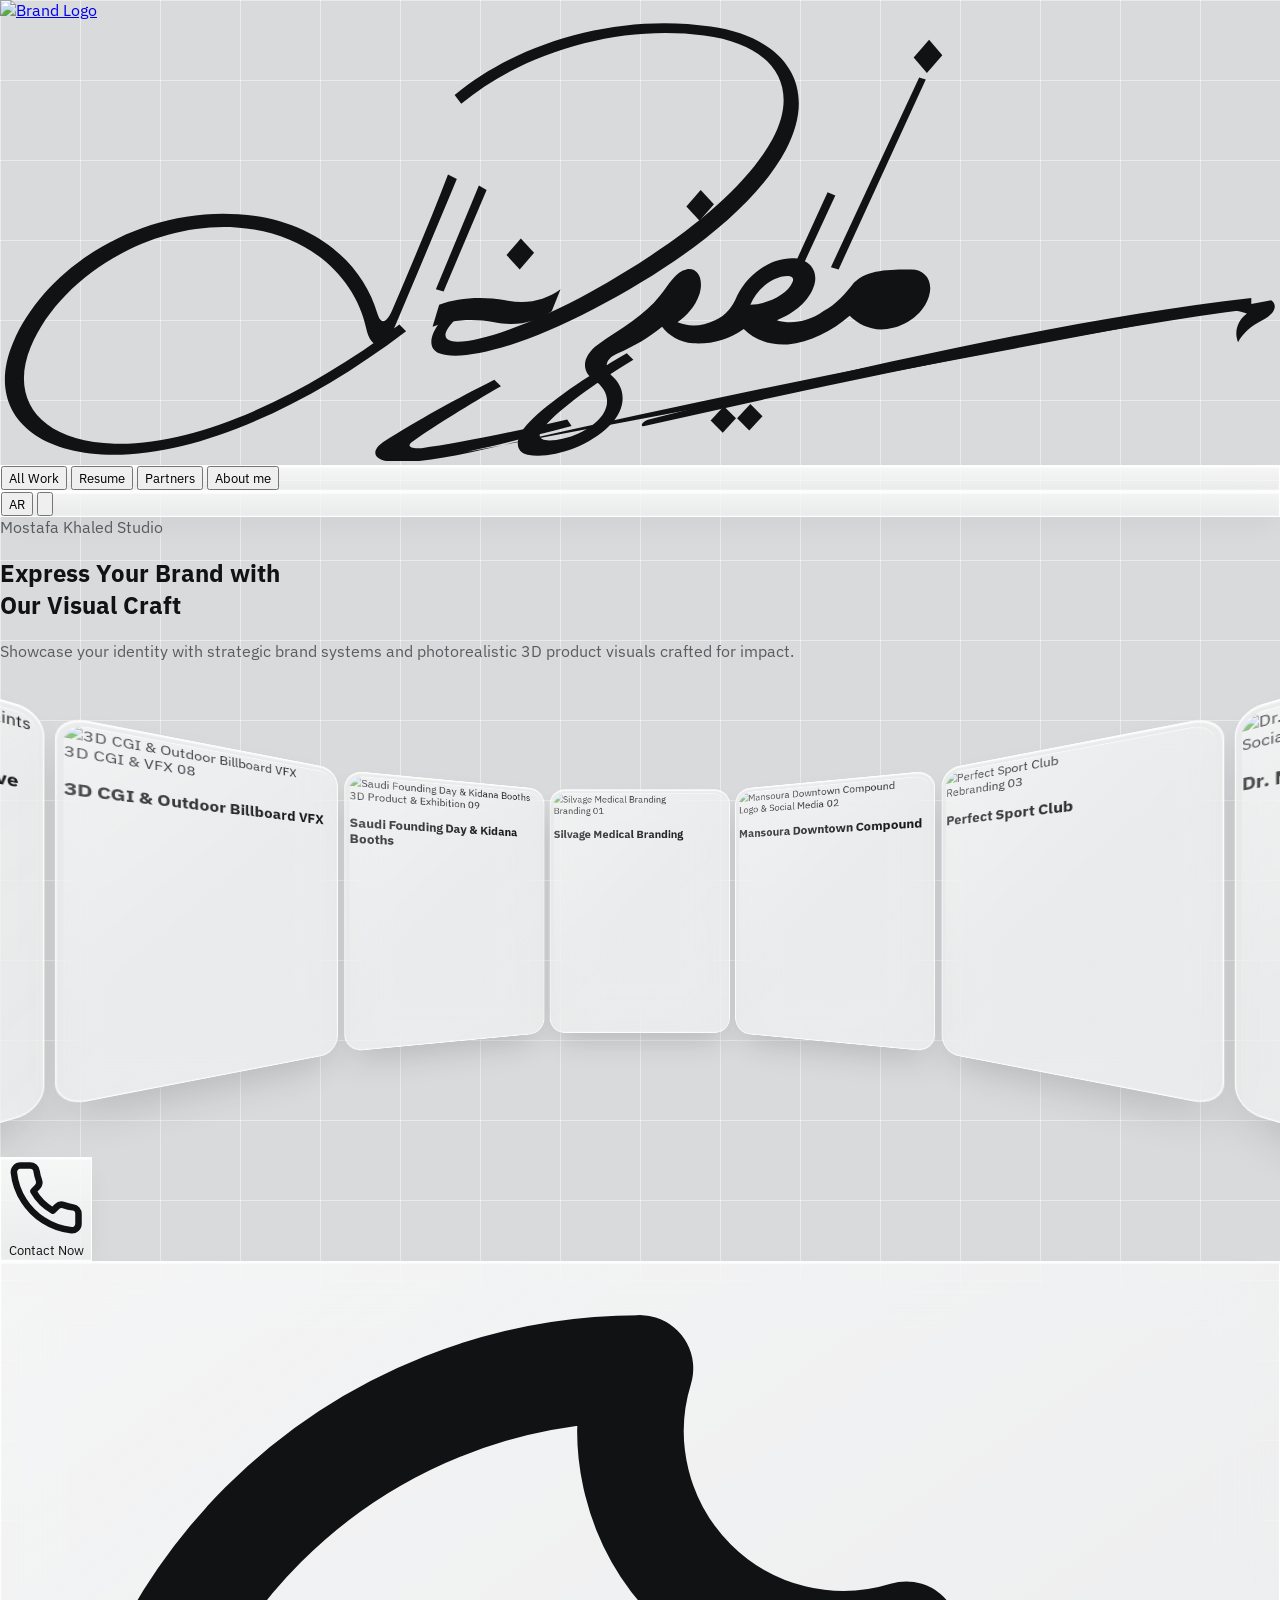
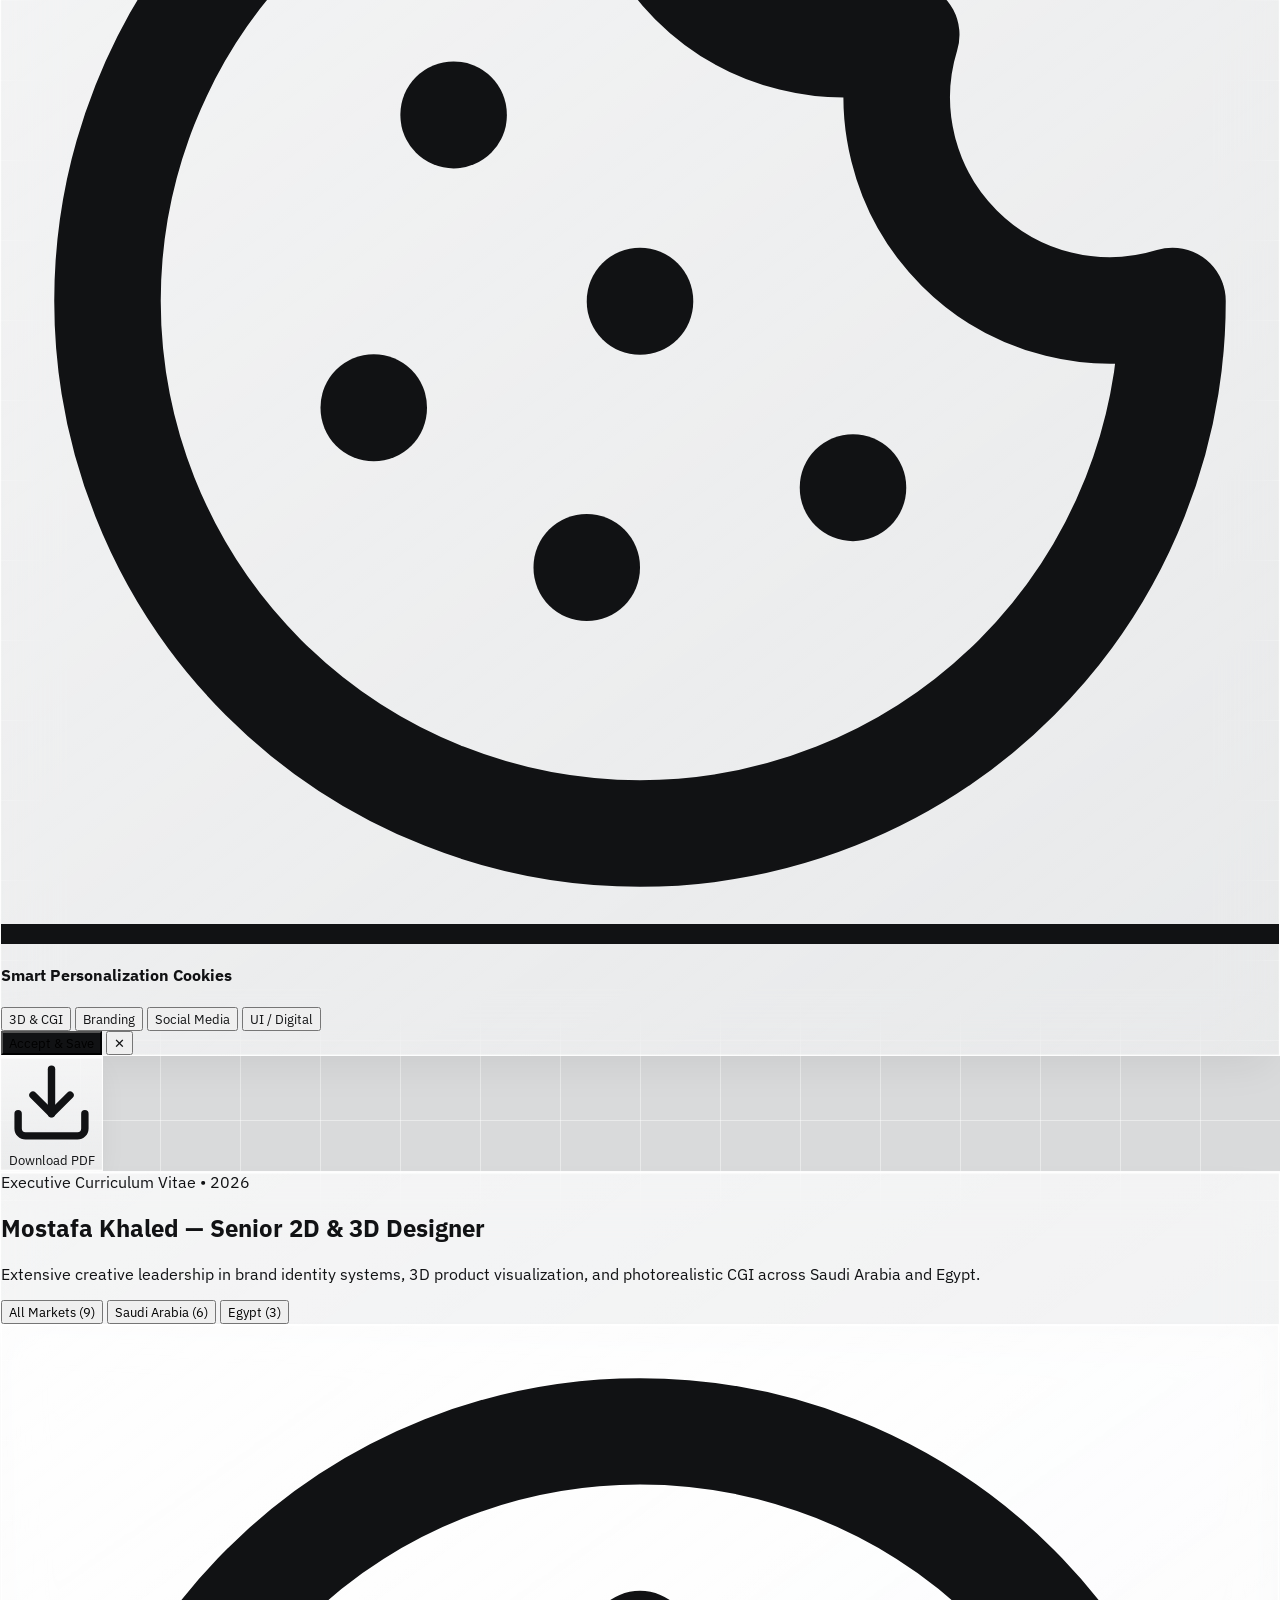
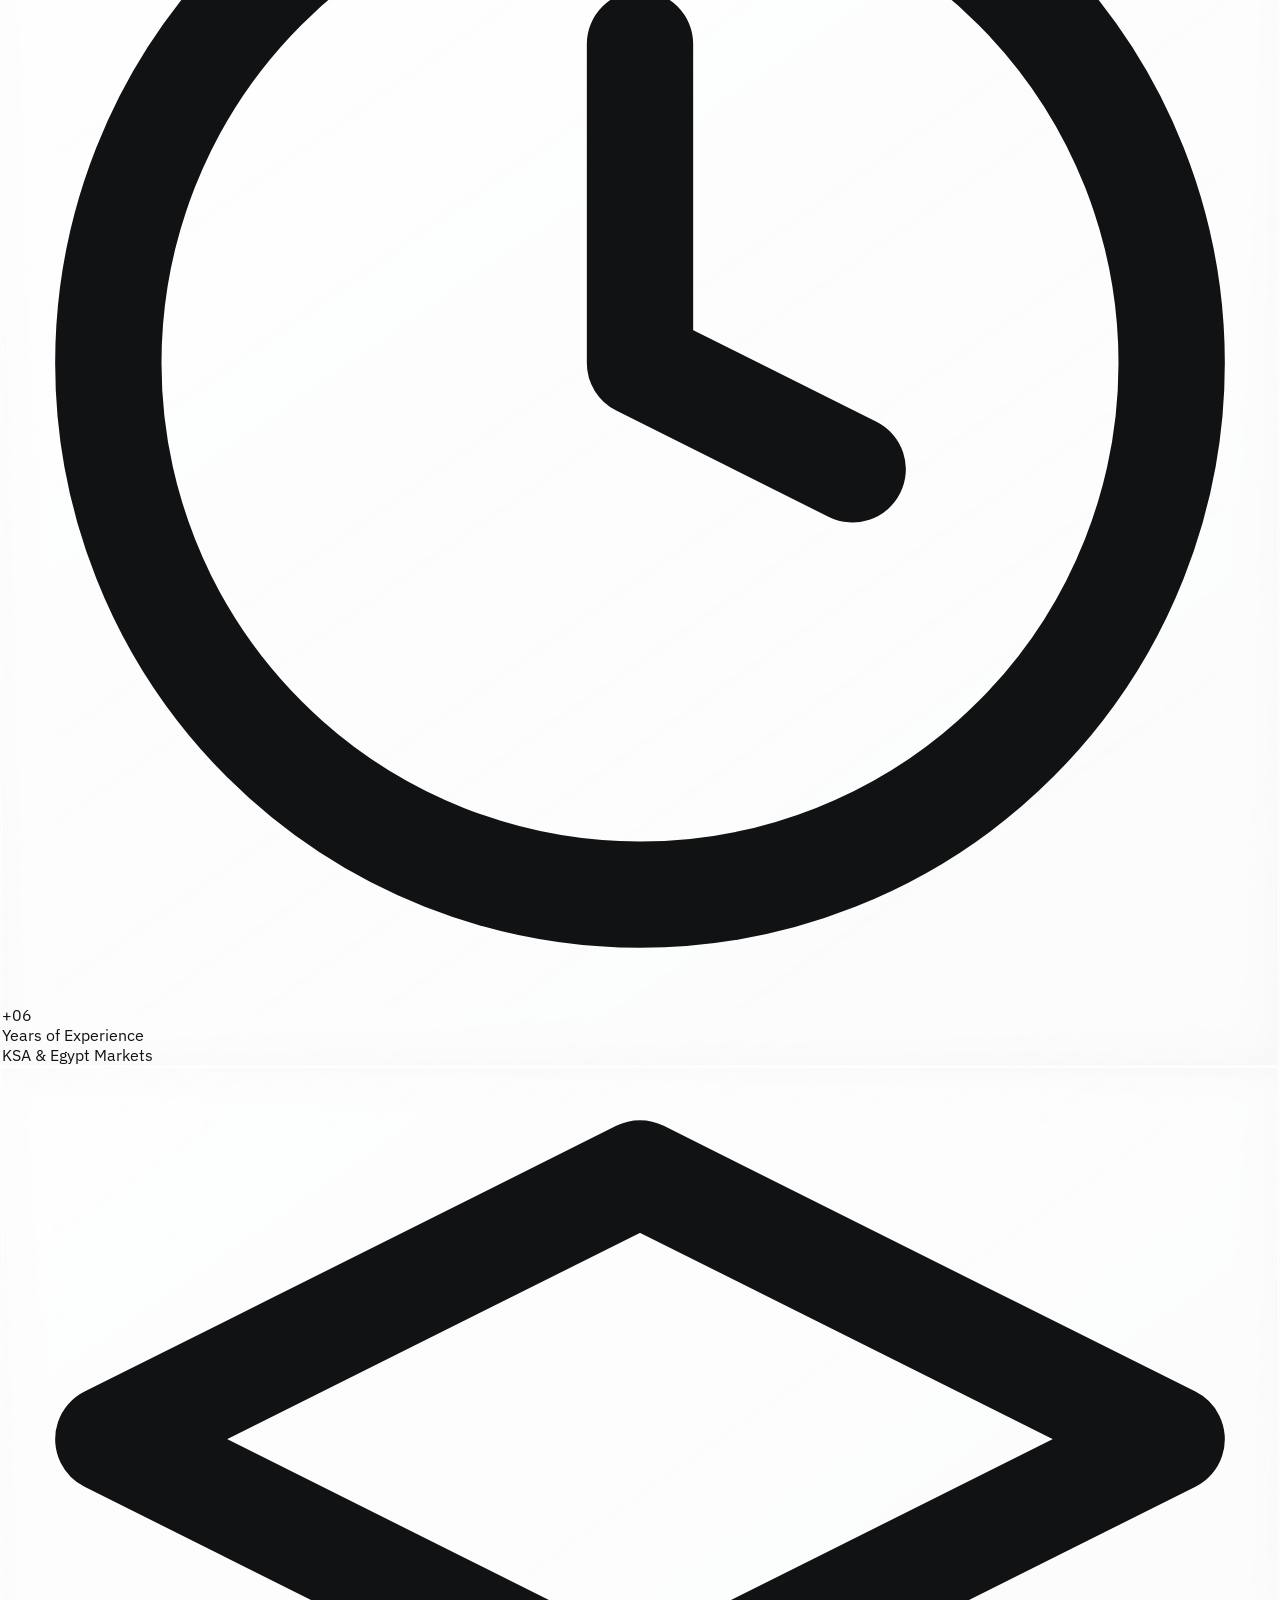
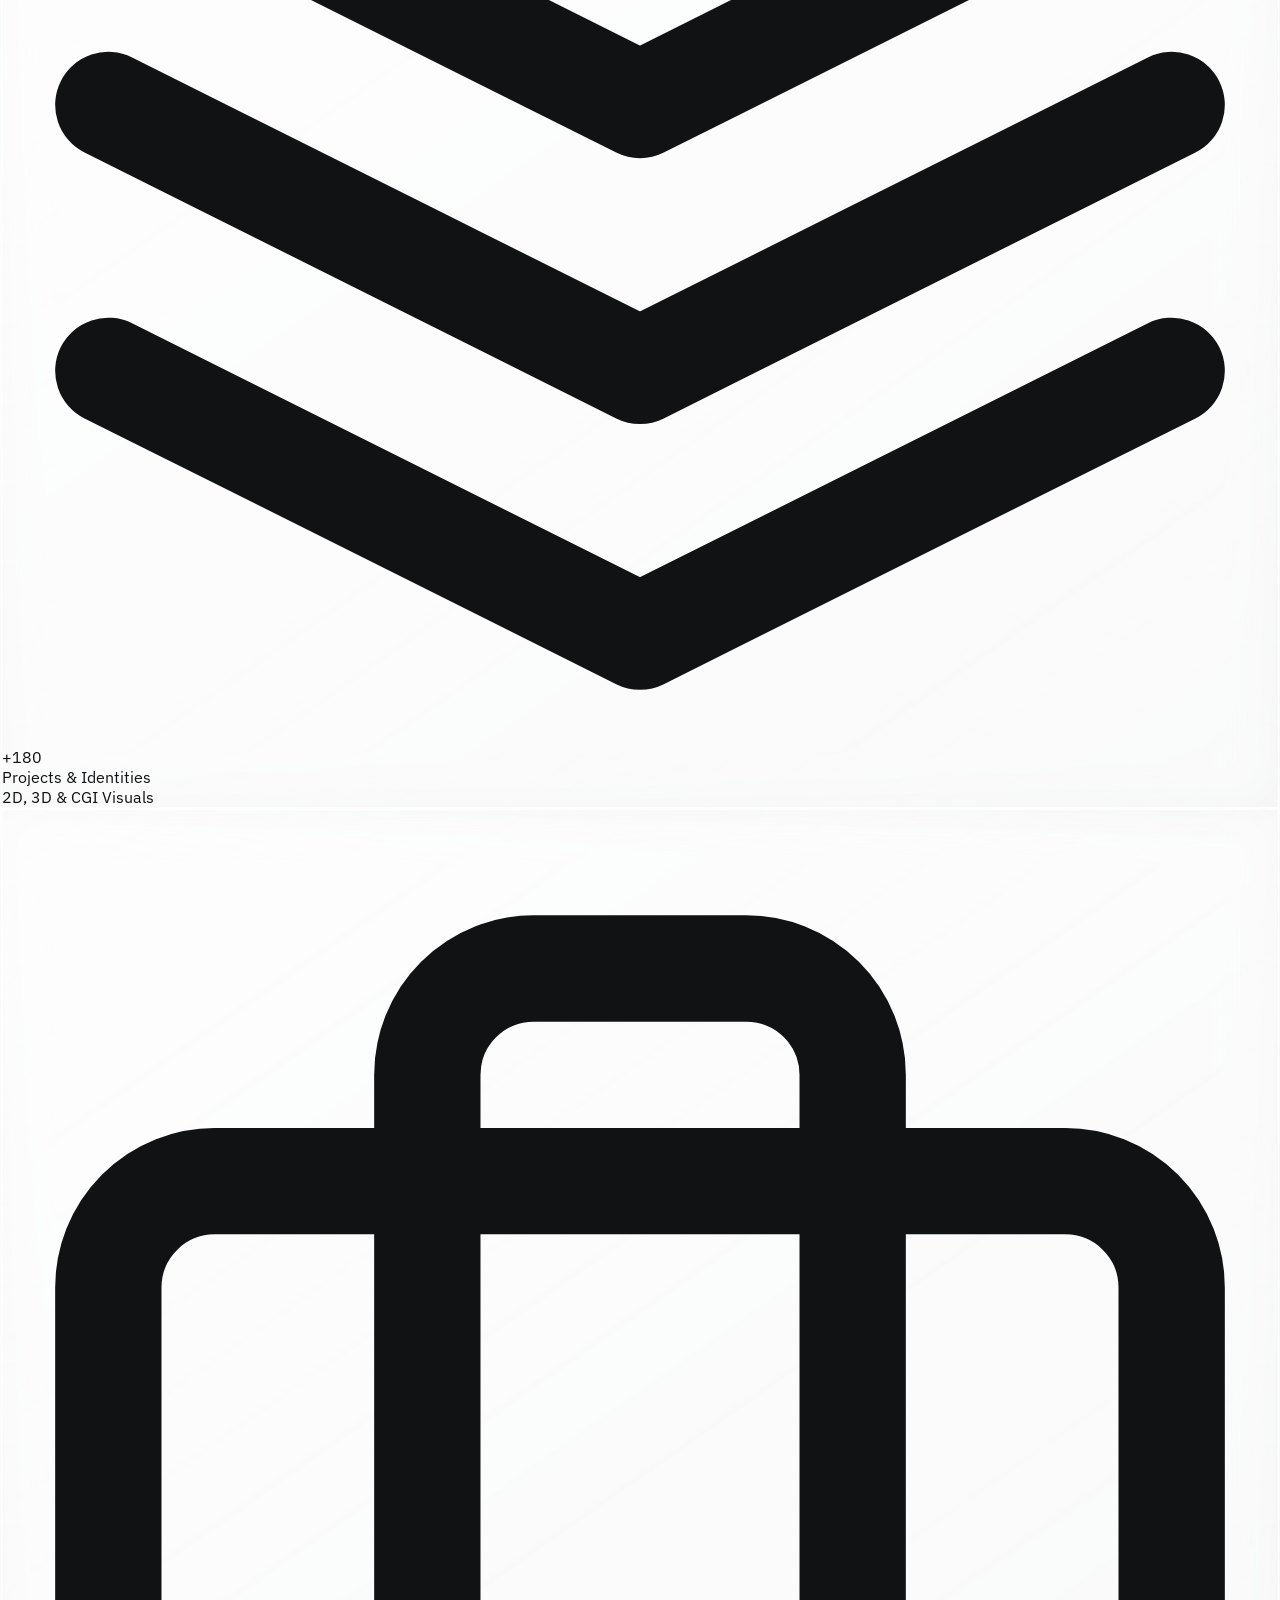
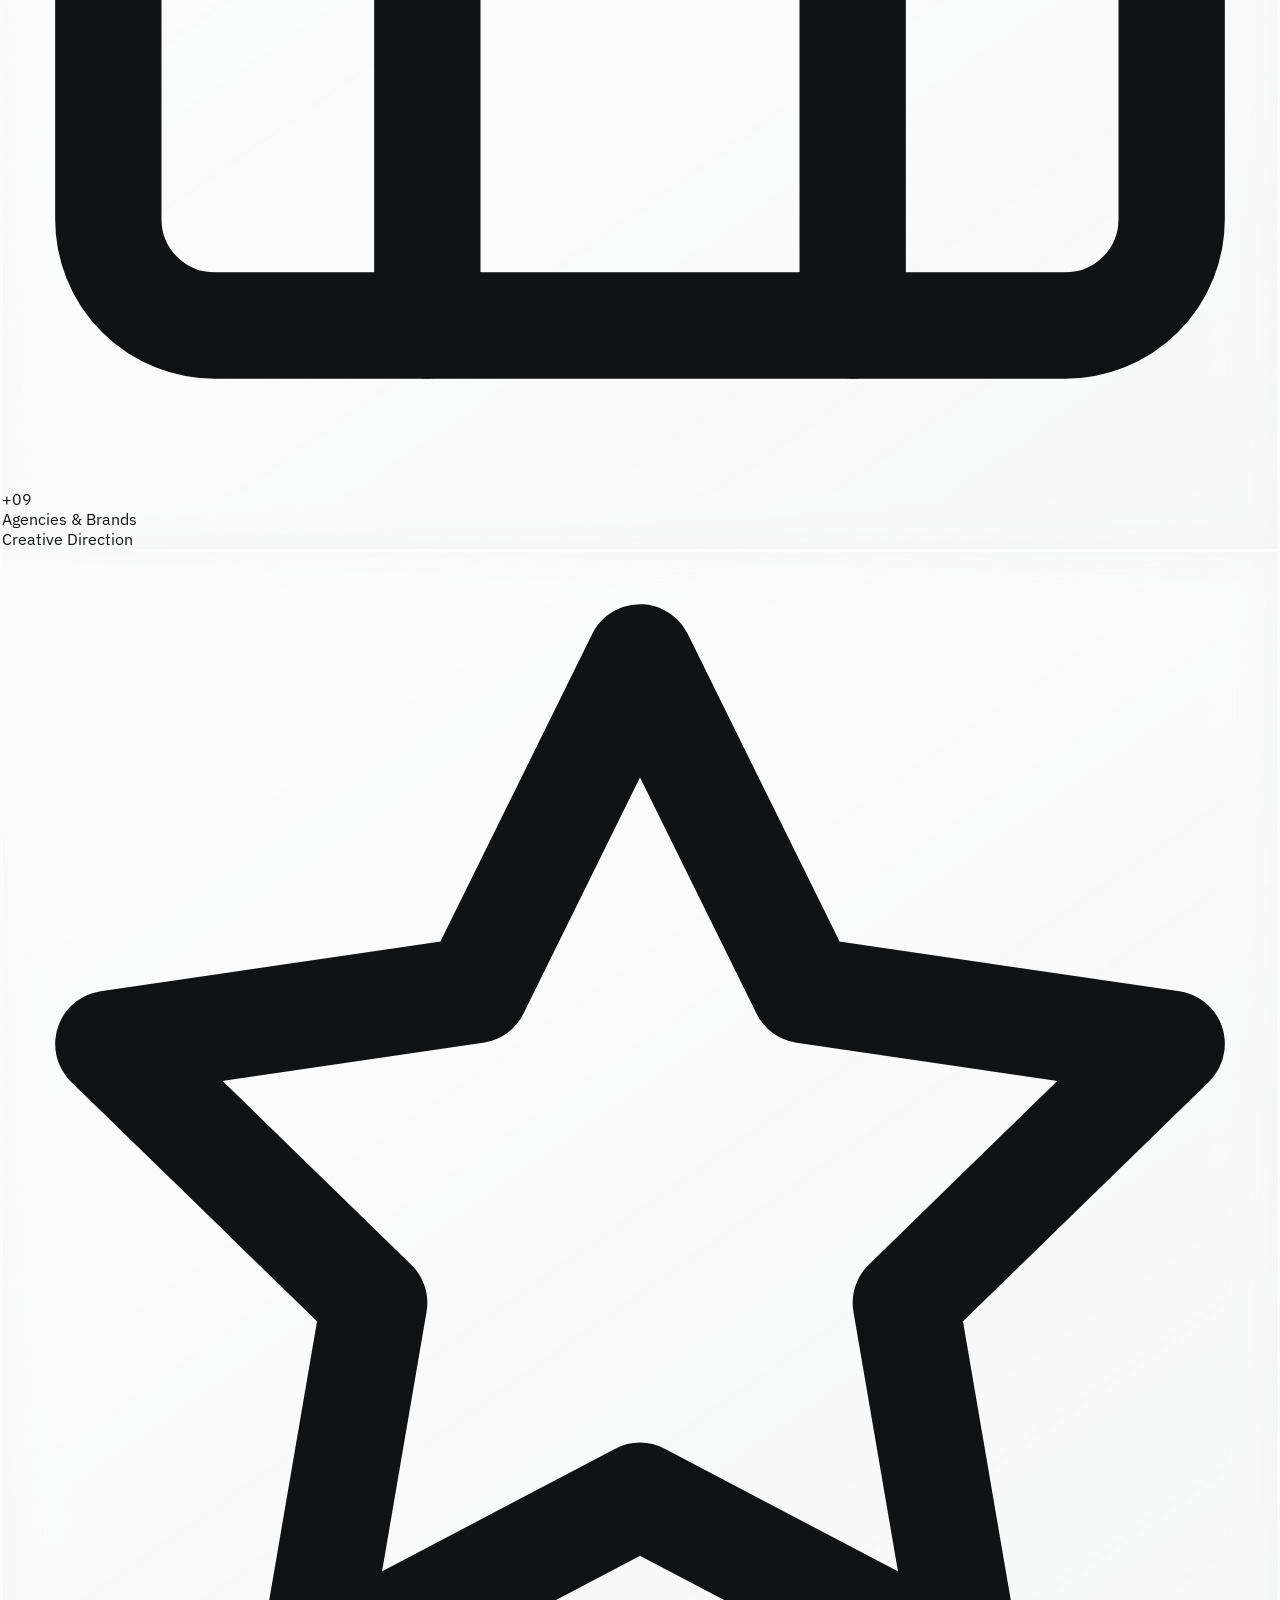
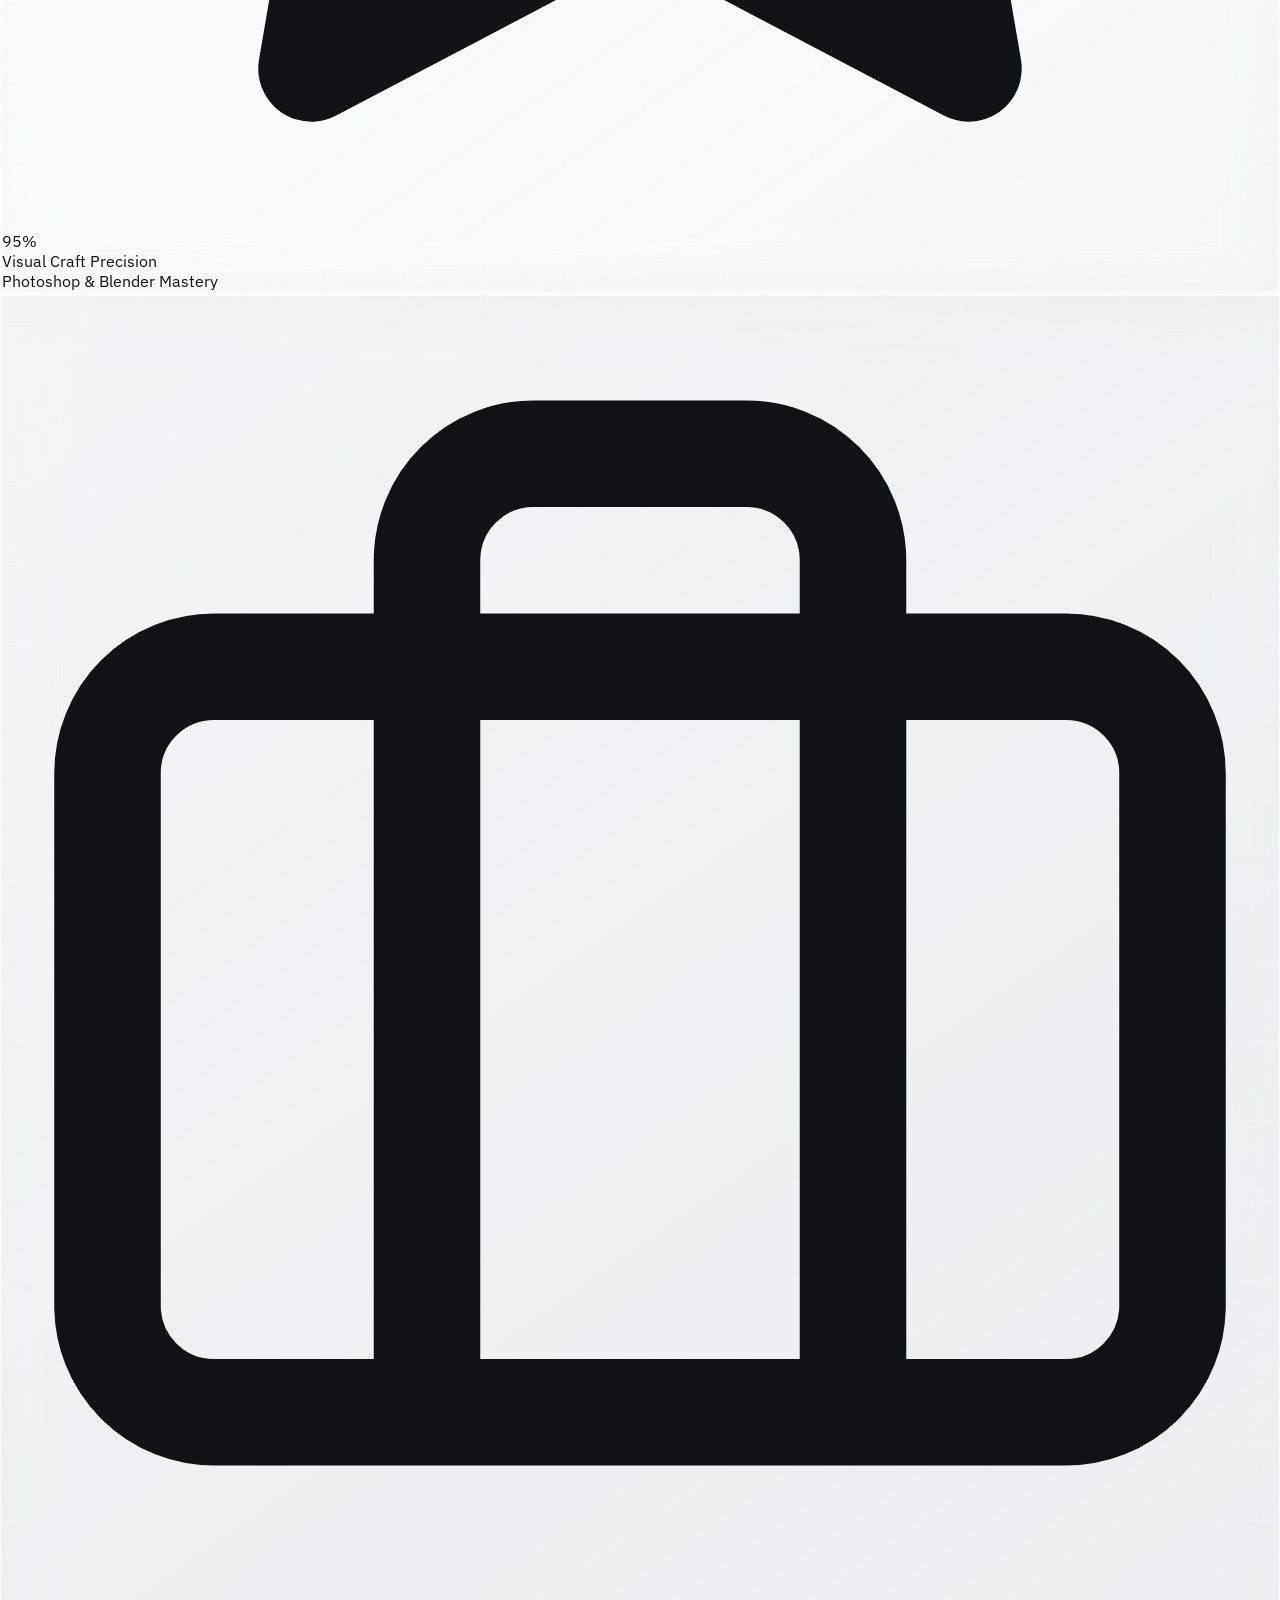
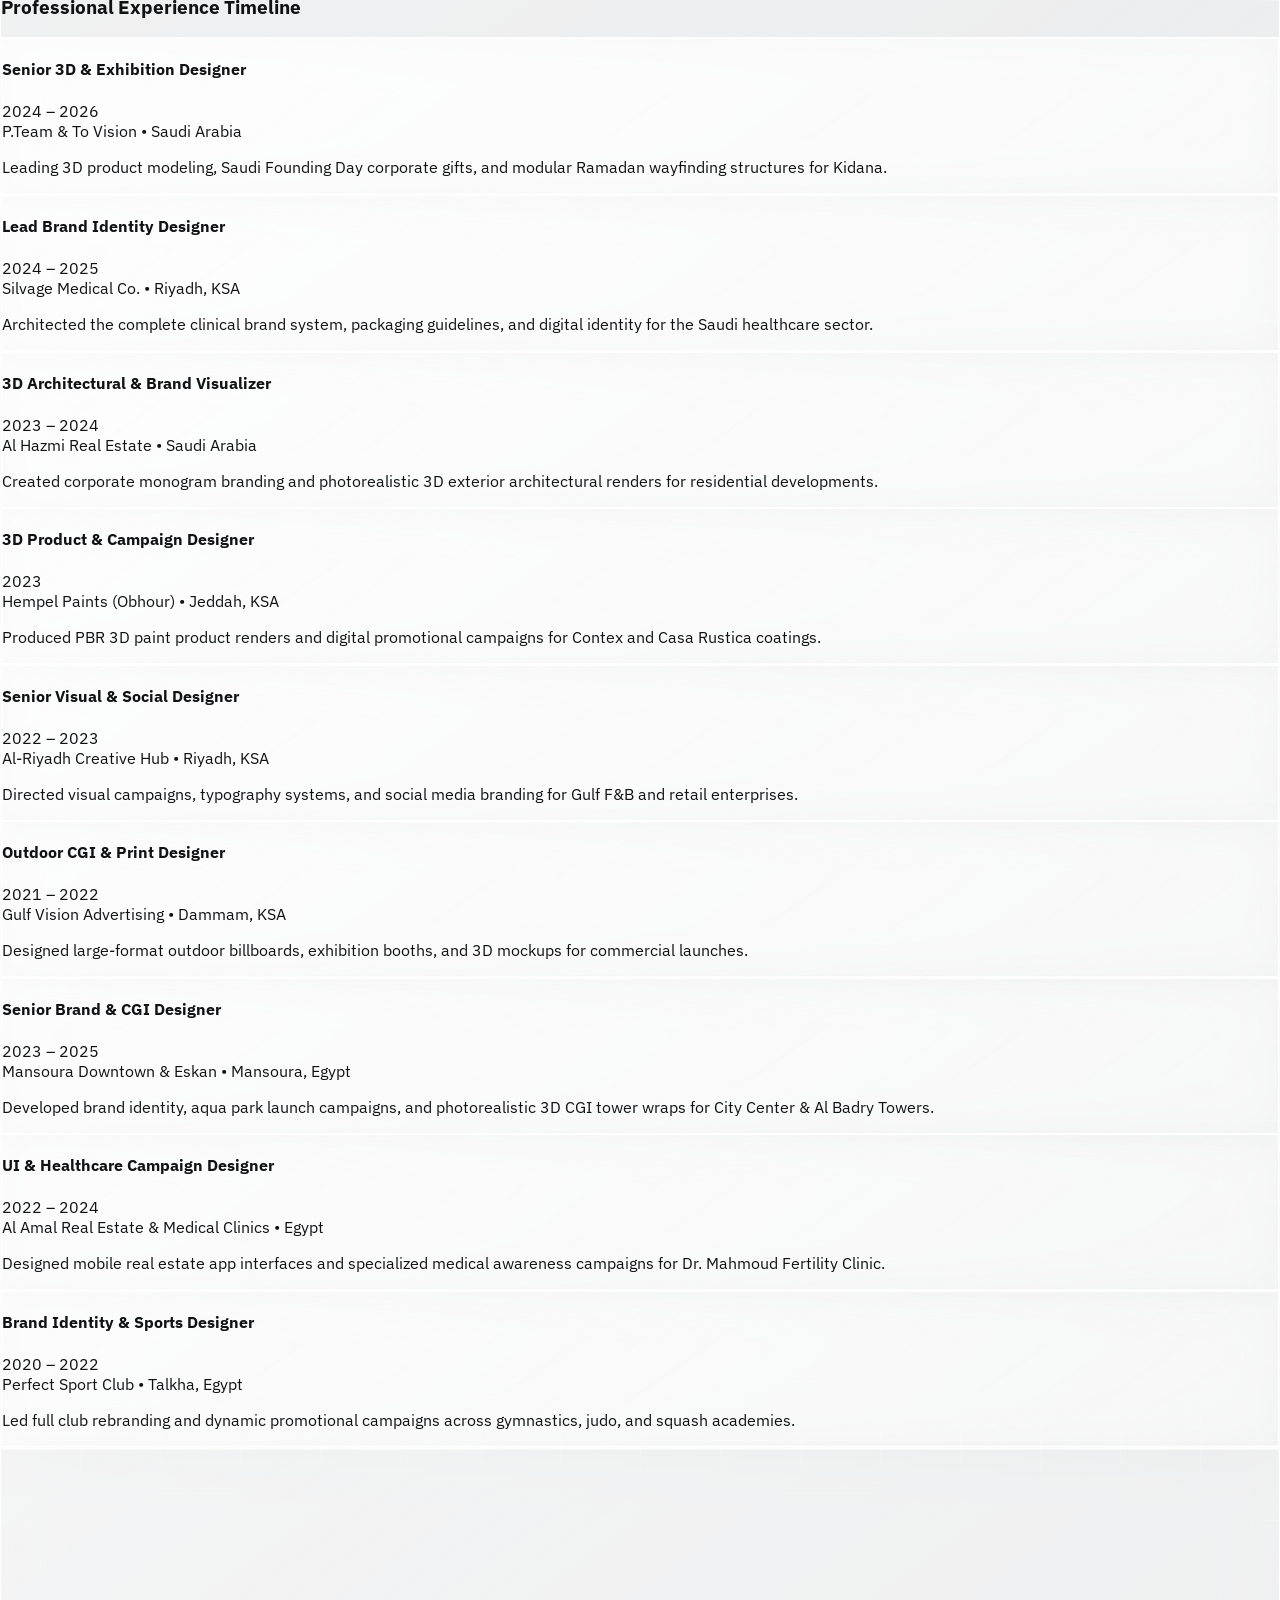
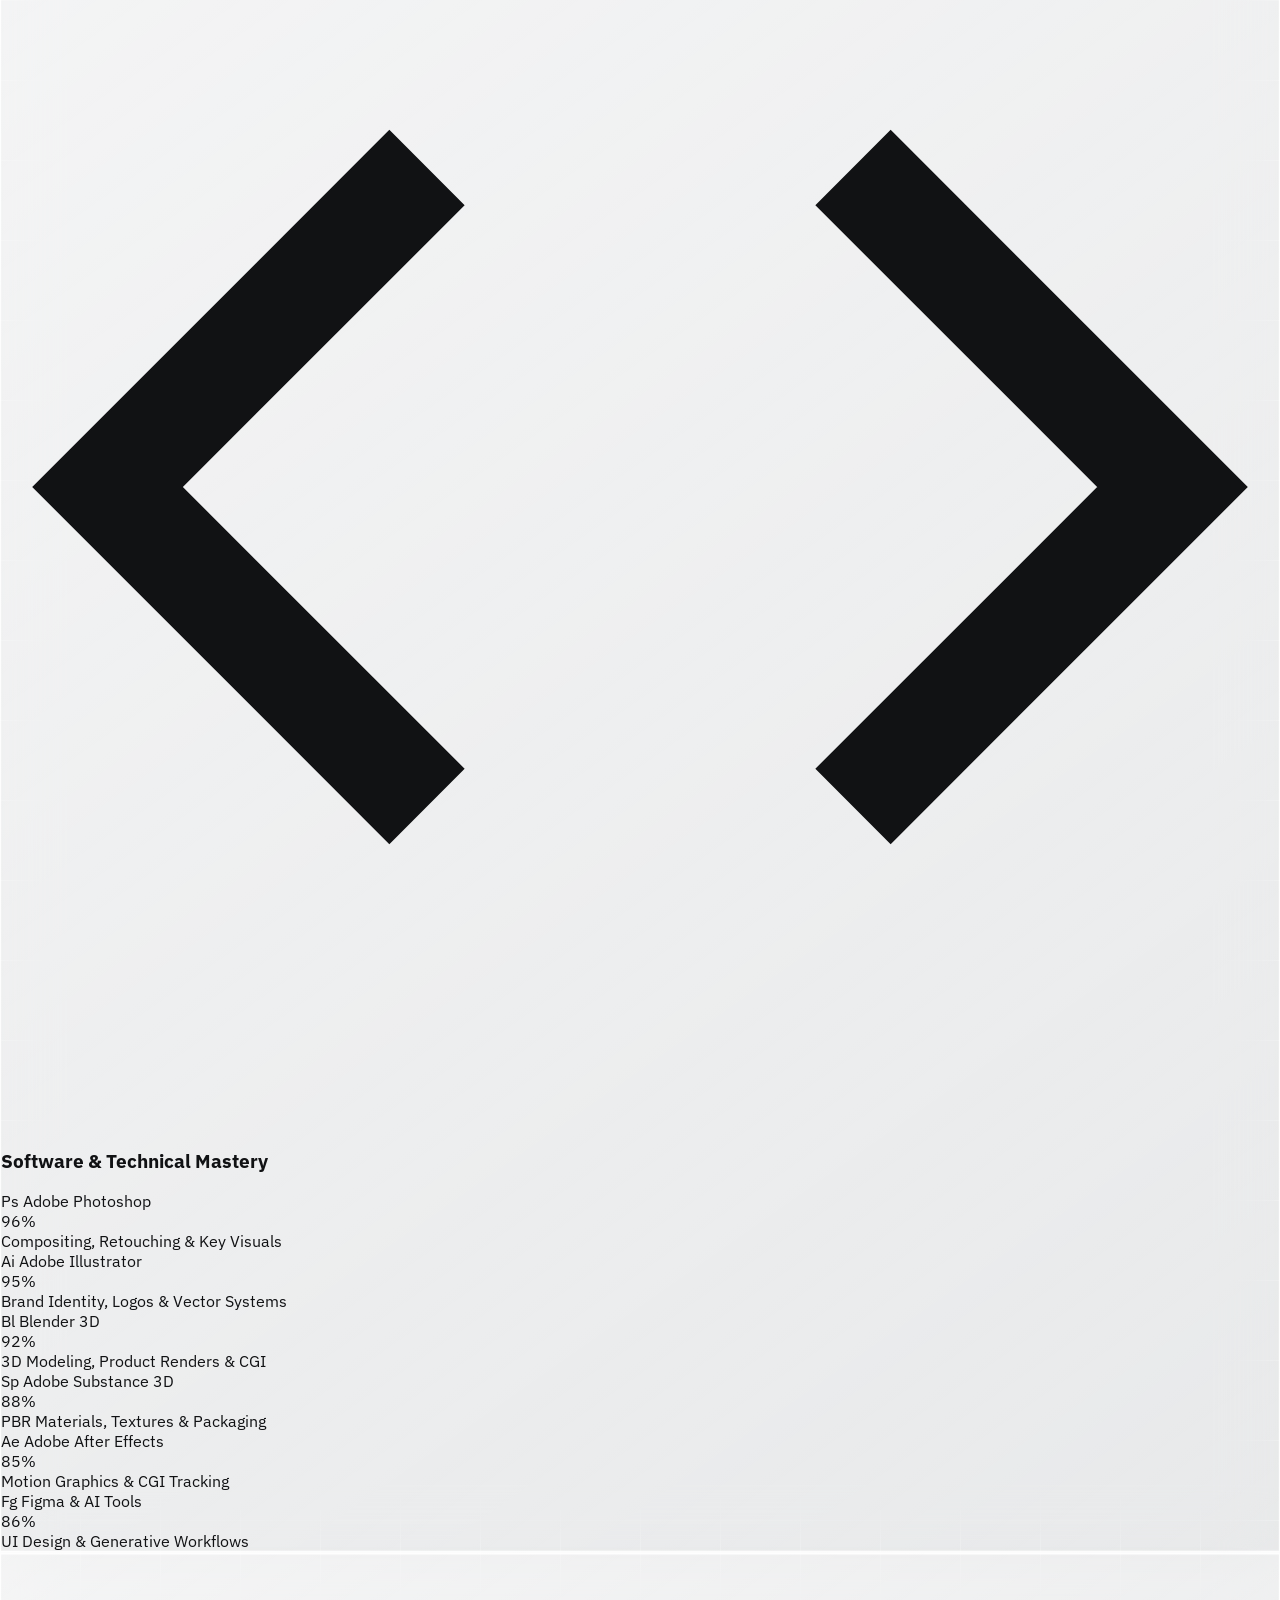
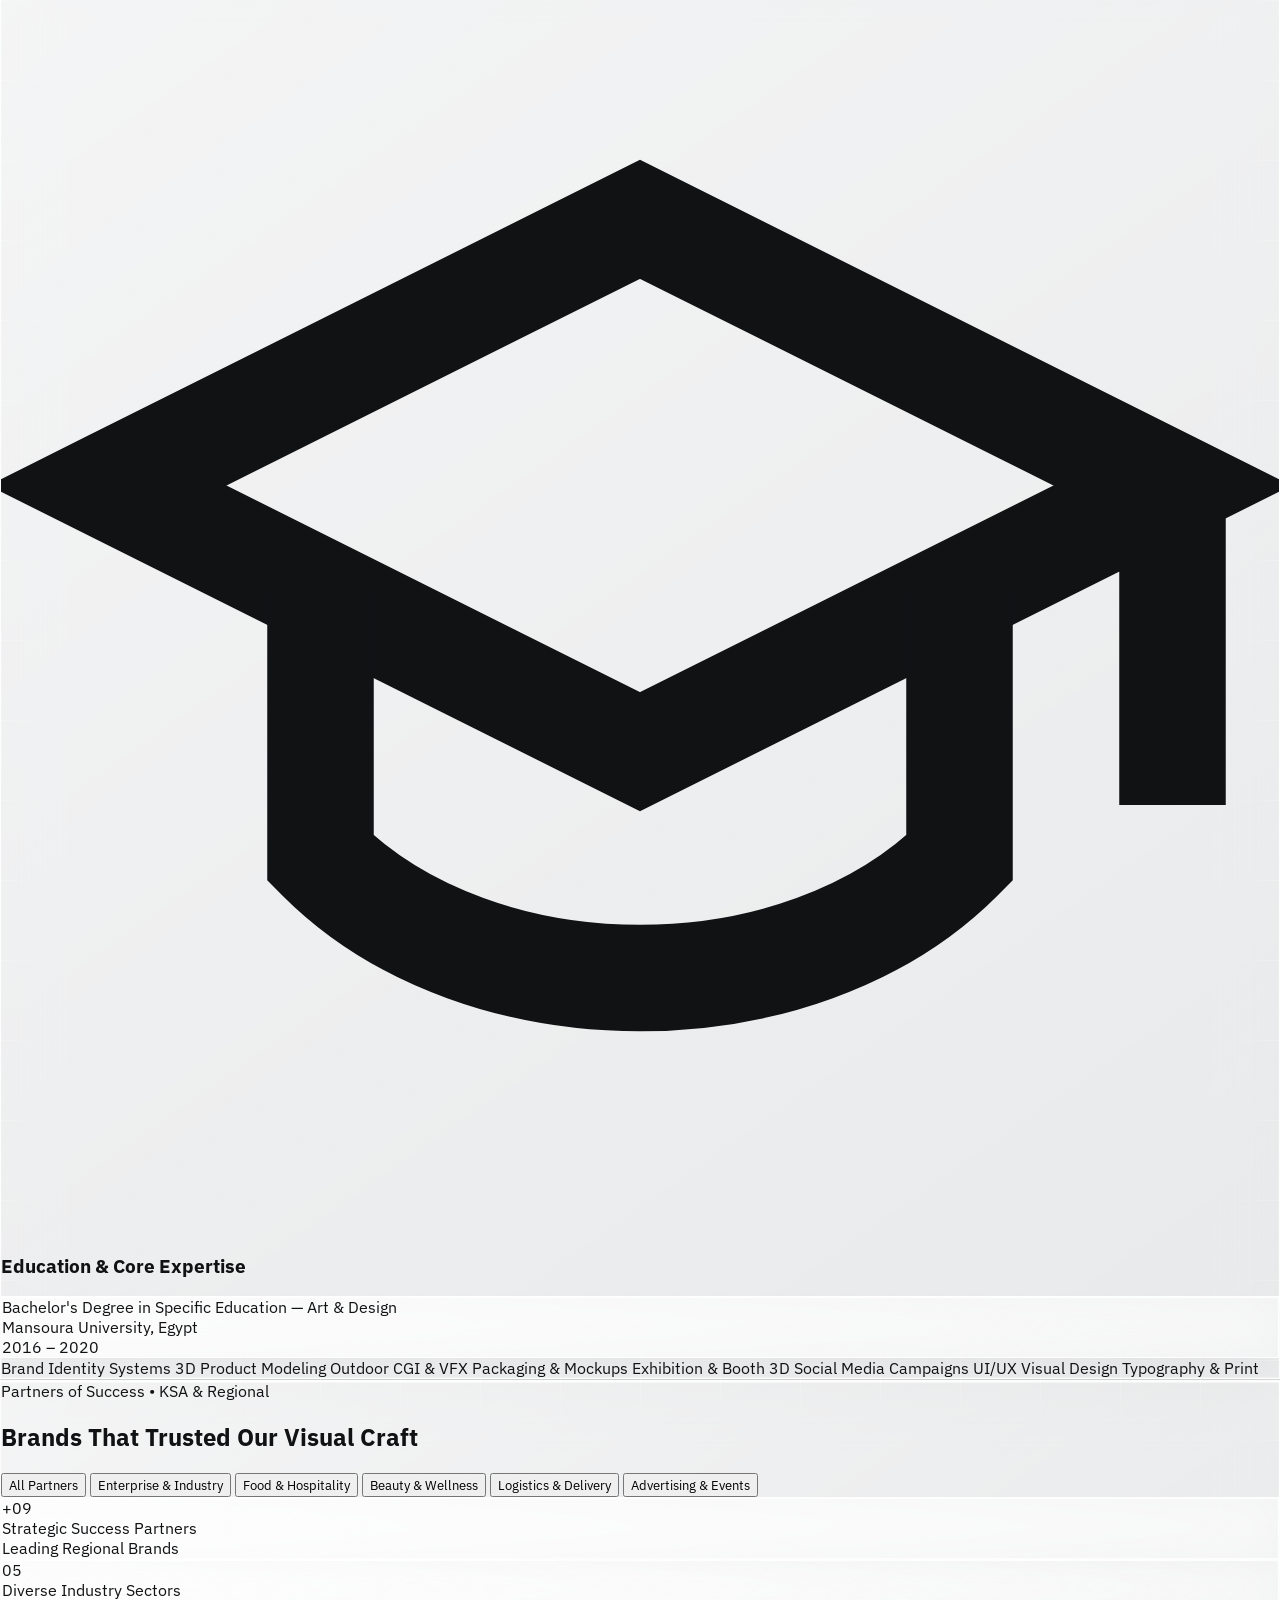
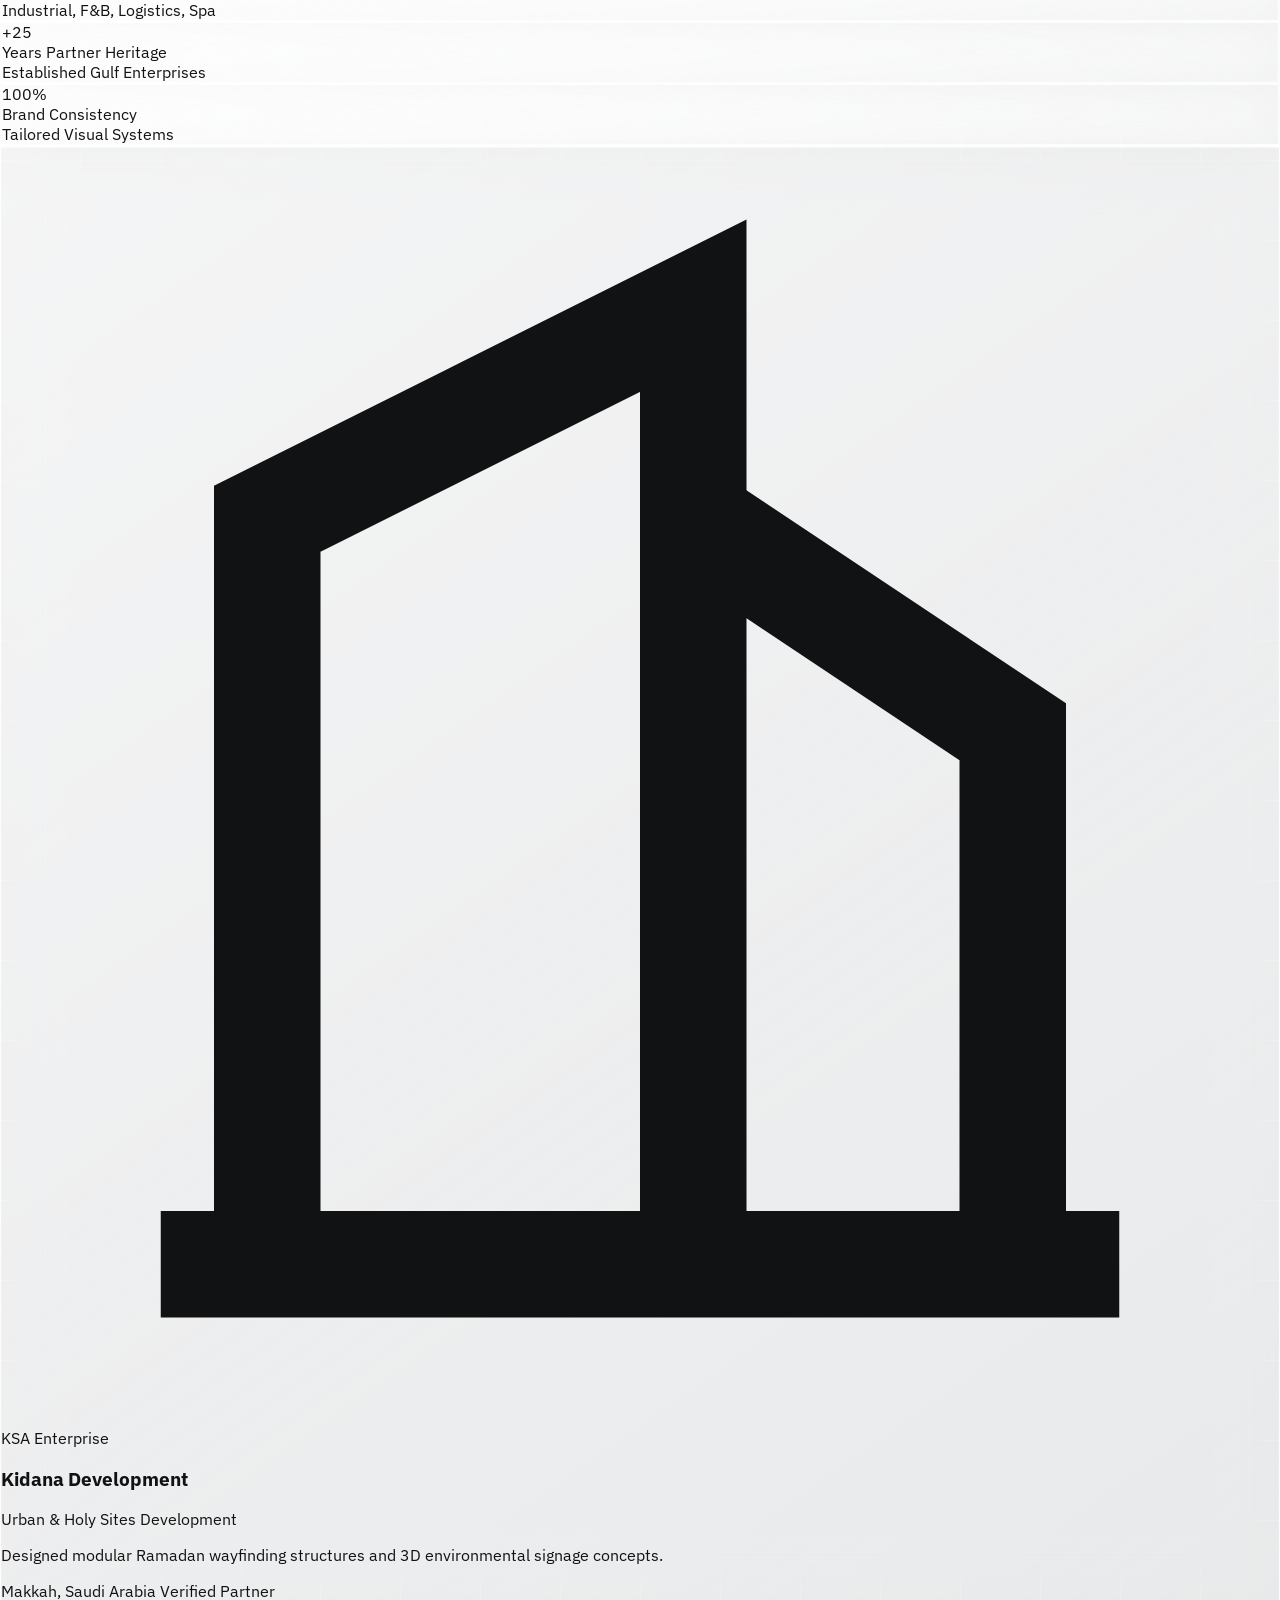
==== index.html @ 702a297a "Serve portfolio from site root Co-authored-by: Copilot <223556219+Copilot@users.noreply.github.com>" ====
<!doctype html>
<html lang="en">
  <head>
    <meta charset="utf-8" />
    <meta http-equiv="refresh" content="0; url=./Portfolio.html" />
    <meta name="viewport" content="width=device-width, initial-scale=1.0" />
    <title>Mostafa Khaled — Portfolio</title>
  </head>
  <body>
    <p>Opening the portfolio… <a href="./Portfolio.html">Continue</a></p>
  </body>
</html>
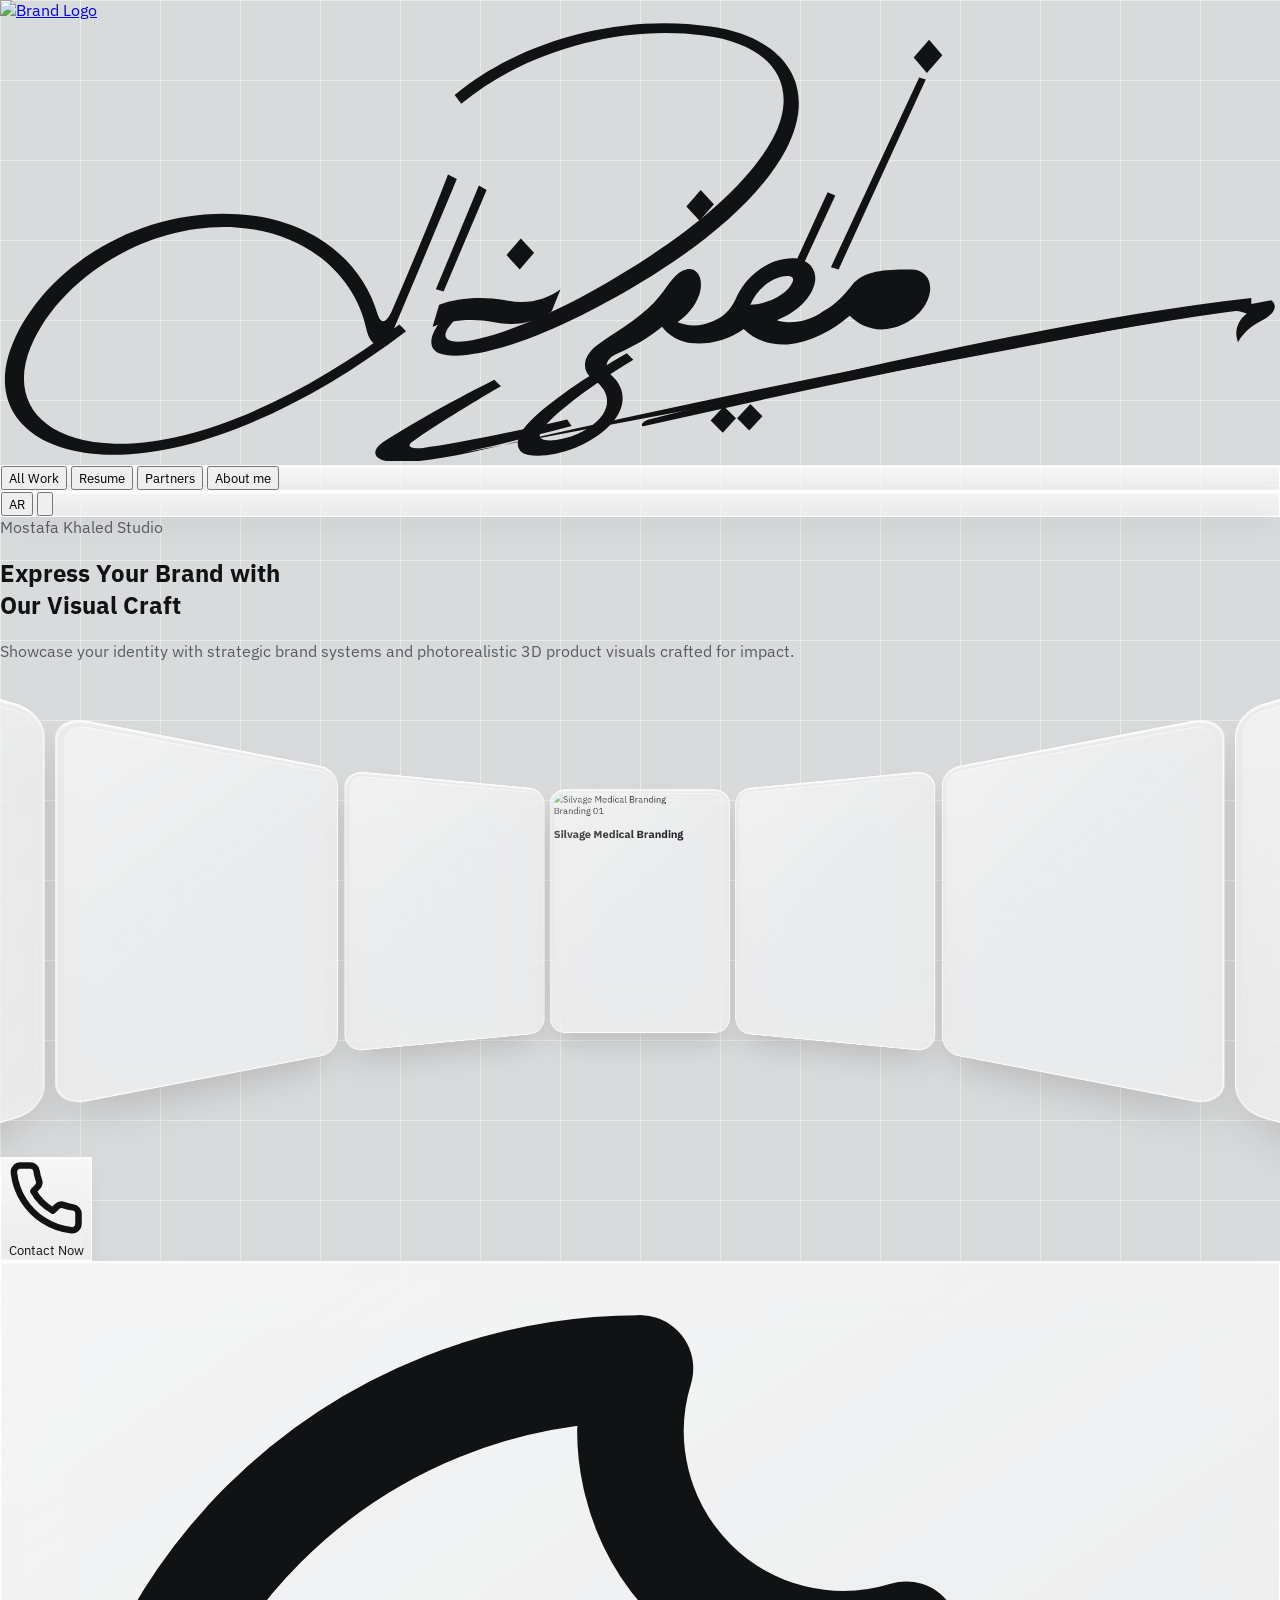
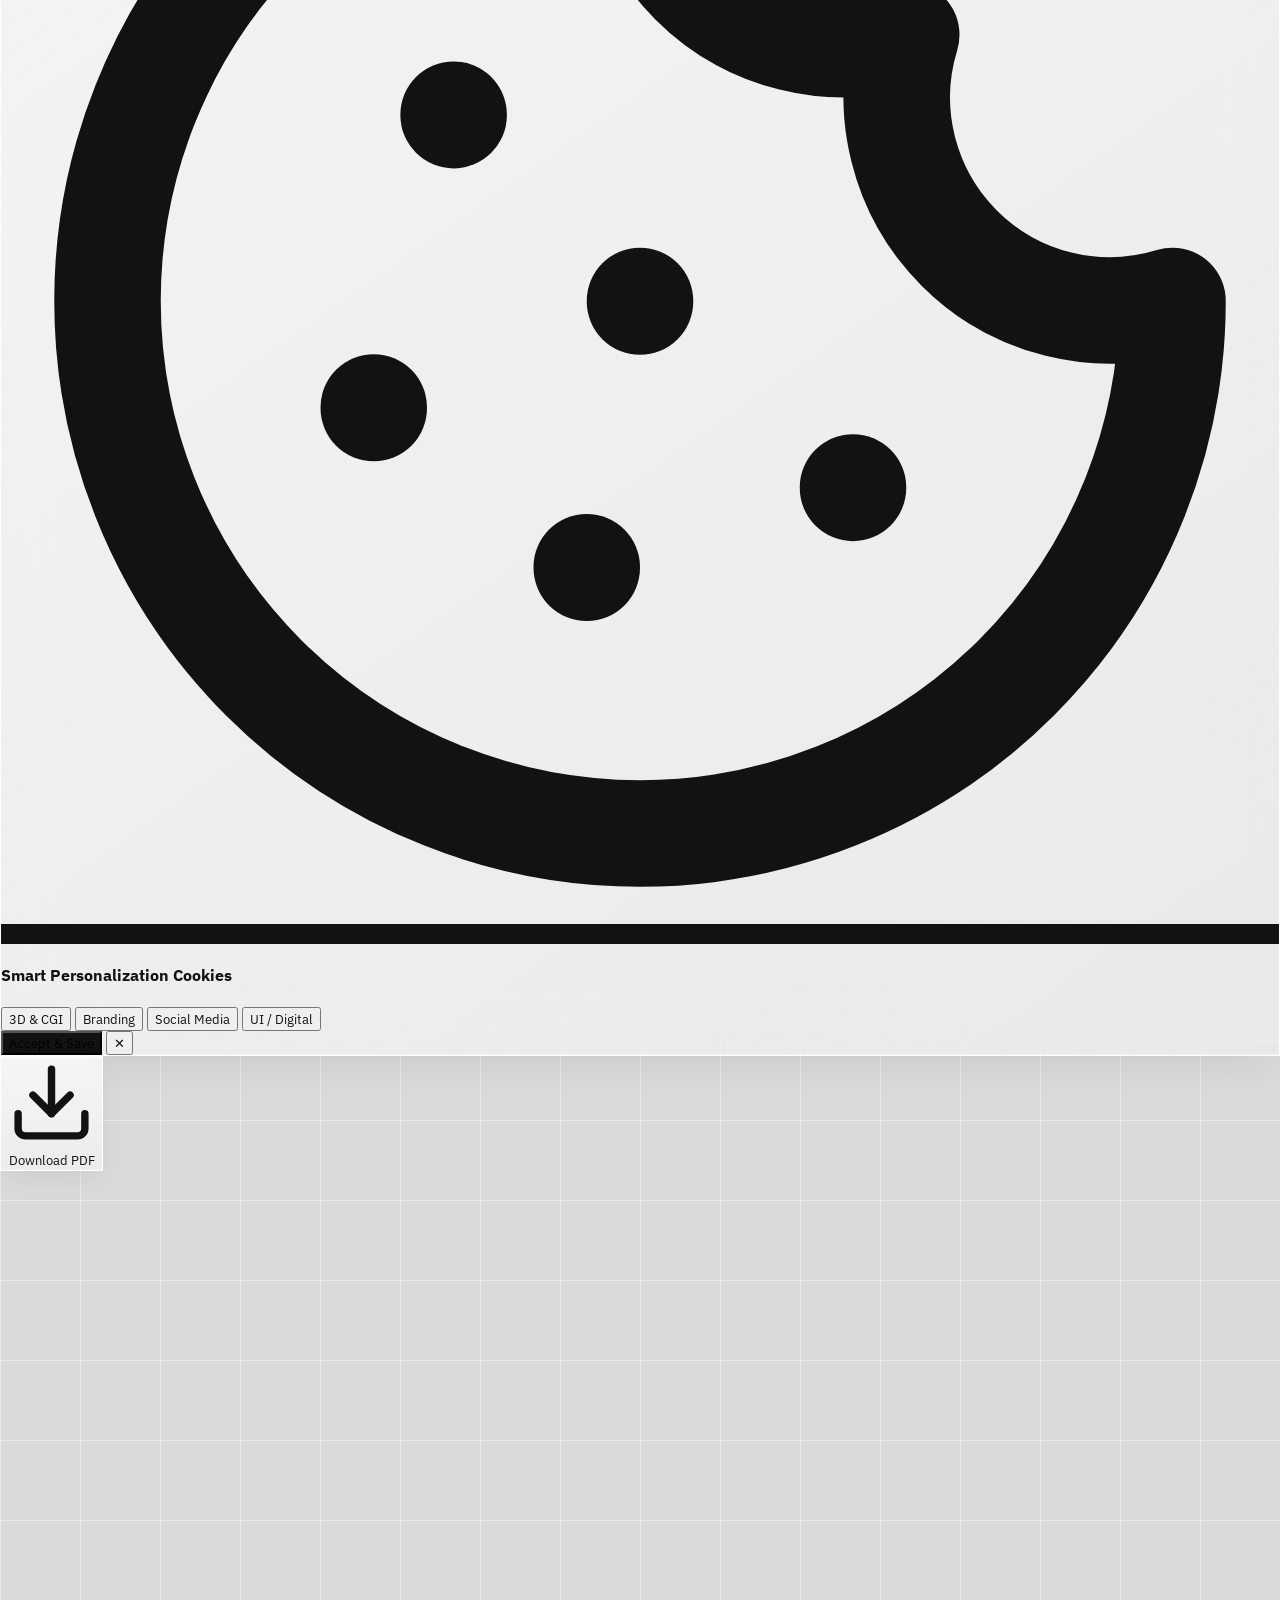
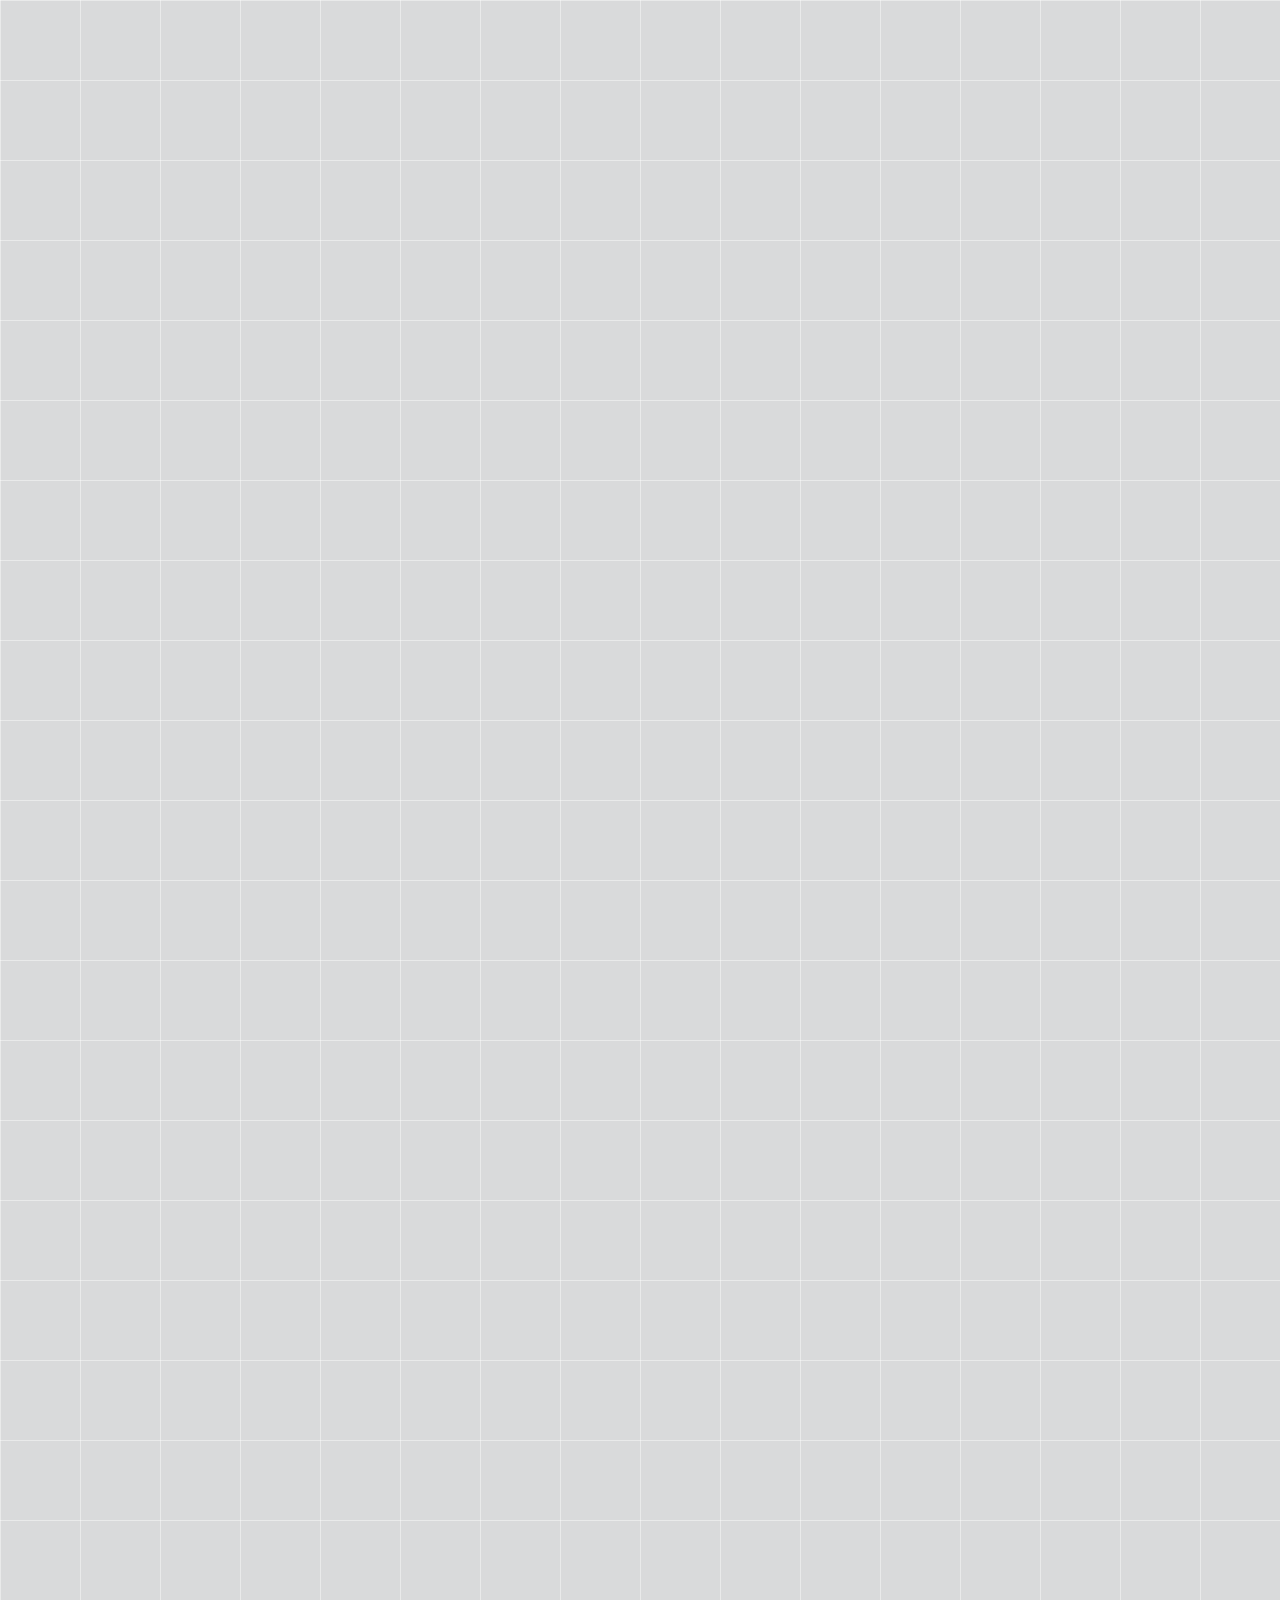
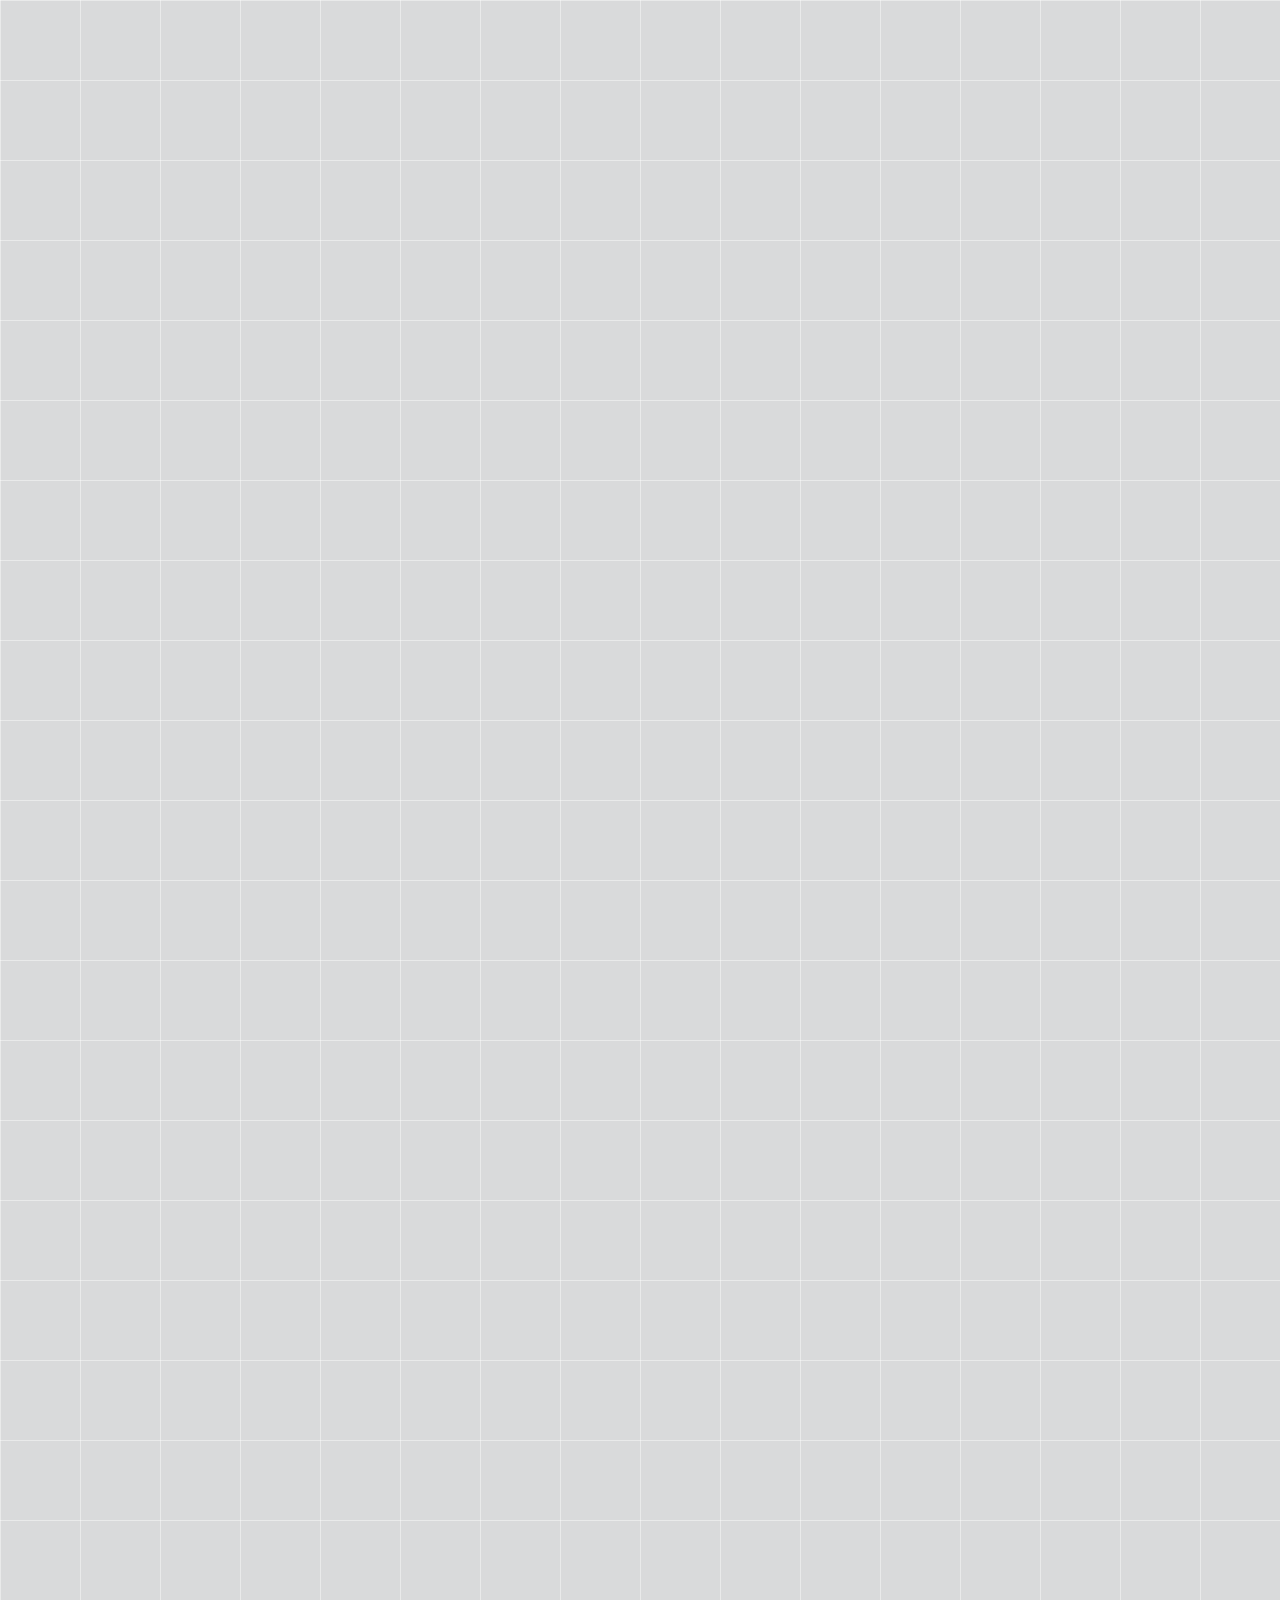
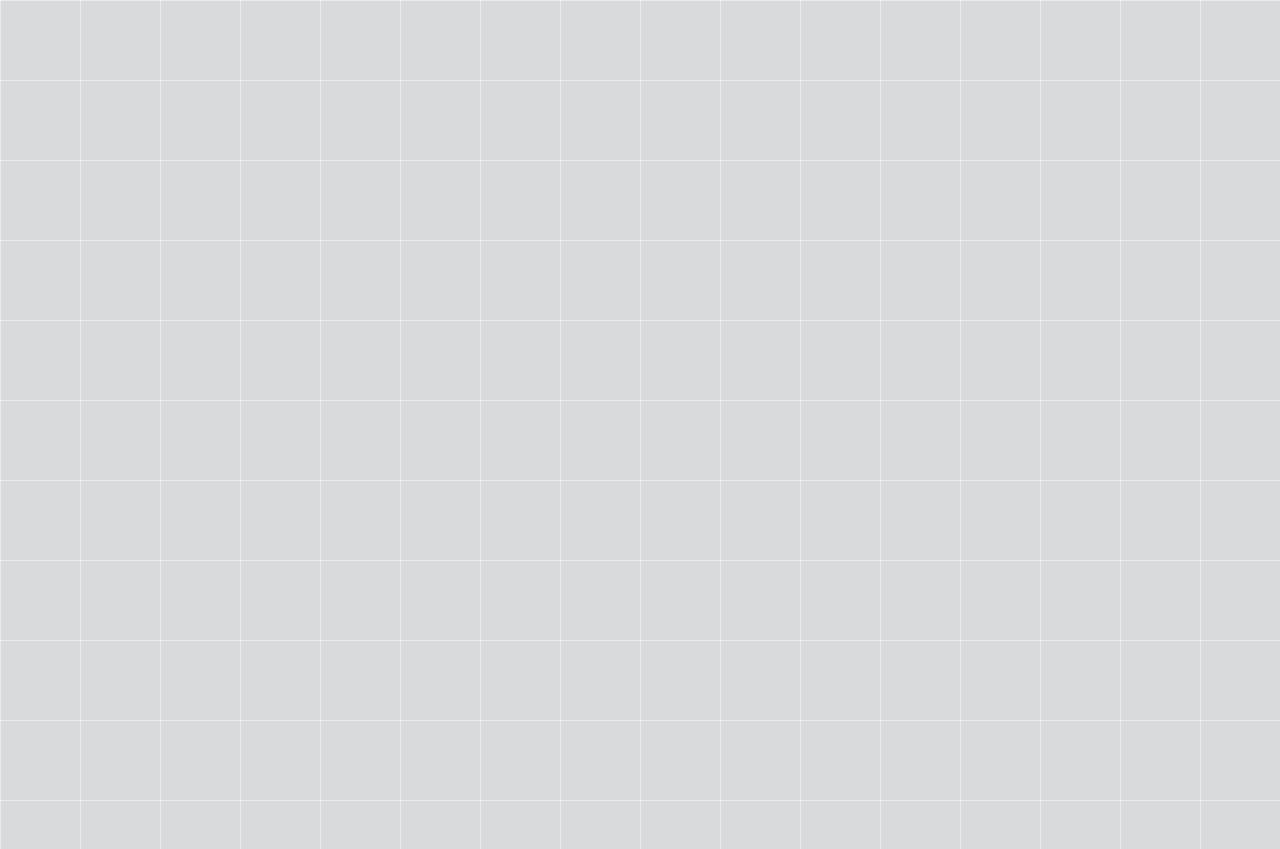
==== commit f90f99fb: "A" ====
--- a/index.html
+++ b/index.html
@@ -4,7 +4,9 @@
     <meta charset="utf-8" />
     <meta http-equiv="refresh" content="0; url=./Portfolio.html" />
     <meta name="viewport" content="width=device-width, initial-scale=1.0" />
-    <title>Mostafa Khaled — Portfolio</title>
+    <link rel="icon" type="image/svg+xml" href="./assets/favicon.svg" />
+    <meta name="theme-color" content="#111214" />
+    <title>Mostafa Khaled — Brand &amp; 3D</title>
   </head>
   <body>
     <p>Opening the portfolio… <a href="./Portfolio.html">Continue</a></p>
